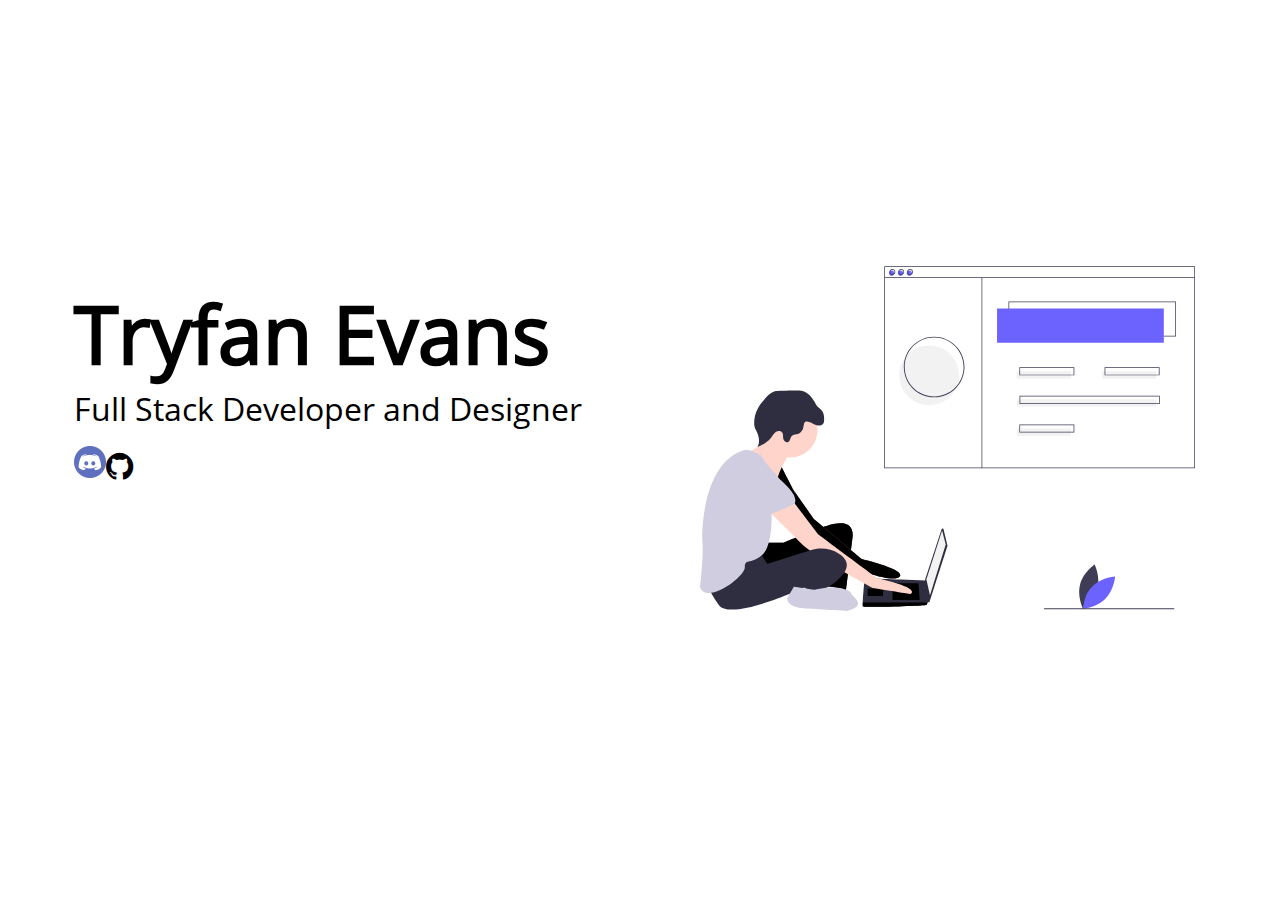
==== index.html @ 2253064d "font-awesome" ====
<head>
  <title>Tryfan Evans, Portfolio</title>
  <link rel="stylesheet" type="text/css" href="style.css" />
  <script src="scripts.js"></script>
  <meta property="og:title" content="Tryfan Evans, Web Developer Portfolio" />
  <meta property="og:image" content="" />
  <meta property="og:description" content="See my portfolio of quality websites!" />
  <meta property="og:type" content="website" />
  <link rel="shortcut icon" type="image/x-icon" href="" />
  <link rel="stylesheet" href="font-awesome-4.7.0\css\font-awesome.min.css" />
</head>

<body class="homepage">
  <div class="callToAction">
    <h1>Tryfan Evans</h1>
    <p>Full Stack Developer and Designer</p>
    <span> <img src="discord_icon.png" class='discord_icon' /><i class="fa fa-github fa-2x" aria-hidden="true">
      </i></span>
  </div>
  <img src="hero_banner.svg" />
</body>
---- style.css ----
@font-face {
  font-family: "open-sans";
  src: url(OpenSans-Regular.ttf);
}
html {
  font-family: "open-sans";
}

.homepage {
  display: flex;
  justify-content: space-evenly;
  flex-wrap: wrap;
}

.homepage > .callToAction {
  flex: 0 0 35rem;
  height: 10rem;
  border-color: red;
  margin-top: 30vh;
}

.homepage > .callToAction > h1 {
  font-size: 5rem;
  margin: 0;
}

.homepage > .callToAction > p {
  font-size: 2rem;
  margin: 0;
}

.homepage > span {
  display: flex;
}

.homepage > .callToAction > span > .discord_icon {
  height:2rem;
  width:auto;
  margin-top:1rem;
}
.homepage img {
  width: 40%;
}
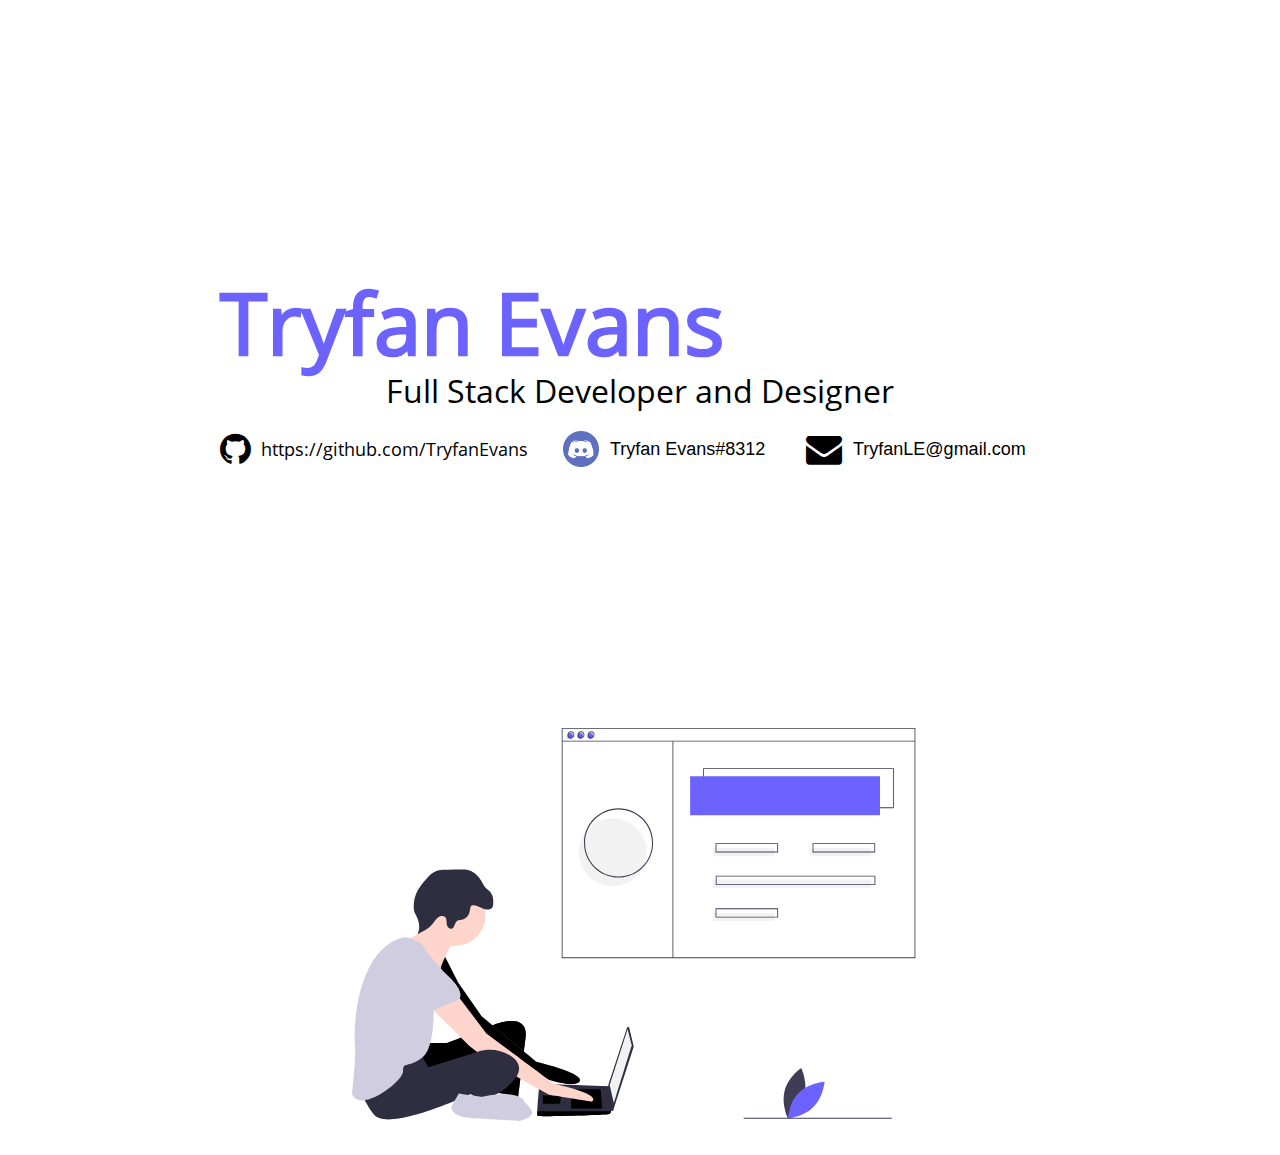
==== commit 1b2defab: "homepage" ====
--- a/index.html
+++ b/index.html
@@ -1,6 +1,6 @@
 <head>
   <title>Tryfan Evans, Portfolio</title>
-  <link rel="stylesheet" type="text/css" href="style.css" />
+  <link rel="stylesheet" type="text/css" href="homepage.css" />
   <script src="scripts.js"></script>
   <meta property="og:title" content="Tryfan Evans, Web Developer Portfolio" />
   <meta property="og:image" content="" />
@@ -11,11 +11,24 @@
 </head>
 
 <body class="homepage">
+  <input type="text" value="https://github.com/TryfanEvans" id="github" style="display: none;">
+  <input type="text" value="Tryfan Evans#8312" id="discord" style="display: none;">
+  <input type="text" value="TryfanLE@gmail.com" id="email" style="display: none;">
   <div class="callToAction">
     <h1>Tryfan Evans</h1>
     <p>Full Stack Developer and Designer</p>
-    <span> <img src="discord_icon.png" class='discord_icon' /><i class="fa fa-github fa-2x" aria-hidden="true">
-      </i></span>
+
+
+
+
+    <div>
+      <a href="https://github.com/TryfanEvans"><i class="fa fa-github fa-2x"></i>
+        <span>https://github.com/TryfanEvans</span></a>
+      <button onclick="copyToClipboard('discord')"><img class='discord_icon' src="discord_icon.png"> </img>
+        <span> Tryfan Evans#8312</span> </button>
+      <button onclick="copyToClipboard('email')"><i class="fa fa-envelope fa-2x"></i> <span>
+          TryfanLE@gmail.com</span></button>
+    </div>
   </div>
   <img src="hero_banner.svg" />
 </body>--- a/homepage.css
+++ b/homepage.css
@@ -0,0 +1,84 @@
+@font-face {
+  font-family: "open-sans";
+  src: url(OpenSans-Regular.ttf);
+}
+
+:root {
+  --main-bg-color:rgb(108,99,255)
+}
+html {
+  font-family: "open-sans";
+  font-size:18px;
+}
+
+.homepage {
+  display: flex;
+  justify-content: space-evenly;
+  flex-wrap: wrap;
+  padding-left:5%;
+  padding-right: 5%;
+}
+
+.homepage > .callToAction {
+ 
+  height: 10rem;
+  border-color: red;
+  margin: 30vh 1rem;
+}
+
+.homepage > .callToAction > h1 {
+  font-size: 4.7rem;
+  margin: 0;
+  color:var(--main-bg-color,black);
+  line-height:5rem;
+}
+
+.homepage > .callToAction > p {
+  font-size: 1.8rem;
+  margin: 0;
+  text-align: center;
+}
+
+.homepage > .callToAction > div {
+width:100%;
+display: flex;
+justify-content: space-evenly;
+margin-top:1rem;
+}
+
+.homepage > .callToAction > div > button, a {
+  background:none;
+  border:none;
+  vertical-align: middle;
+  font-size:1rem;
+  display: flex;
+  align-items: center;
+  text-decoration: none;
+  color:black;
+}
+
+:visited {
+  text-decoration: none;
+  color:black;
+}
+
+.homepage > .callToAction > div > button > .discord_icon {
+  height:2rem;
+  width:auto;
+  display: inline-block;
+  
+}
+
+.homepage > .callToAction > div > button > span {
+  margin-left:0.6rem;
+  margin-right:1.6rem;
+}
+
+.homepage > .callToAction > div > a > span {
+  margin-left:0.6rem;
+  margin-right:1.6rem;
+}
+.homepage img {
+  width: 32rem;
+}
+
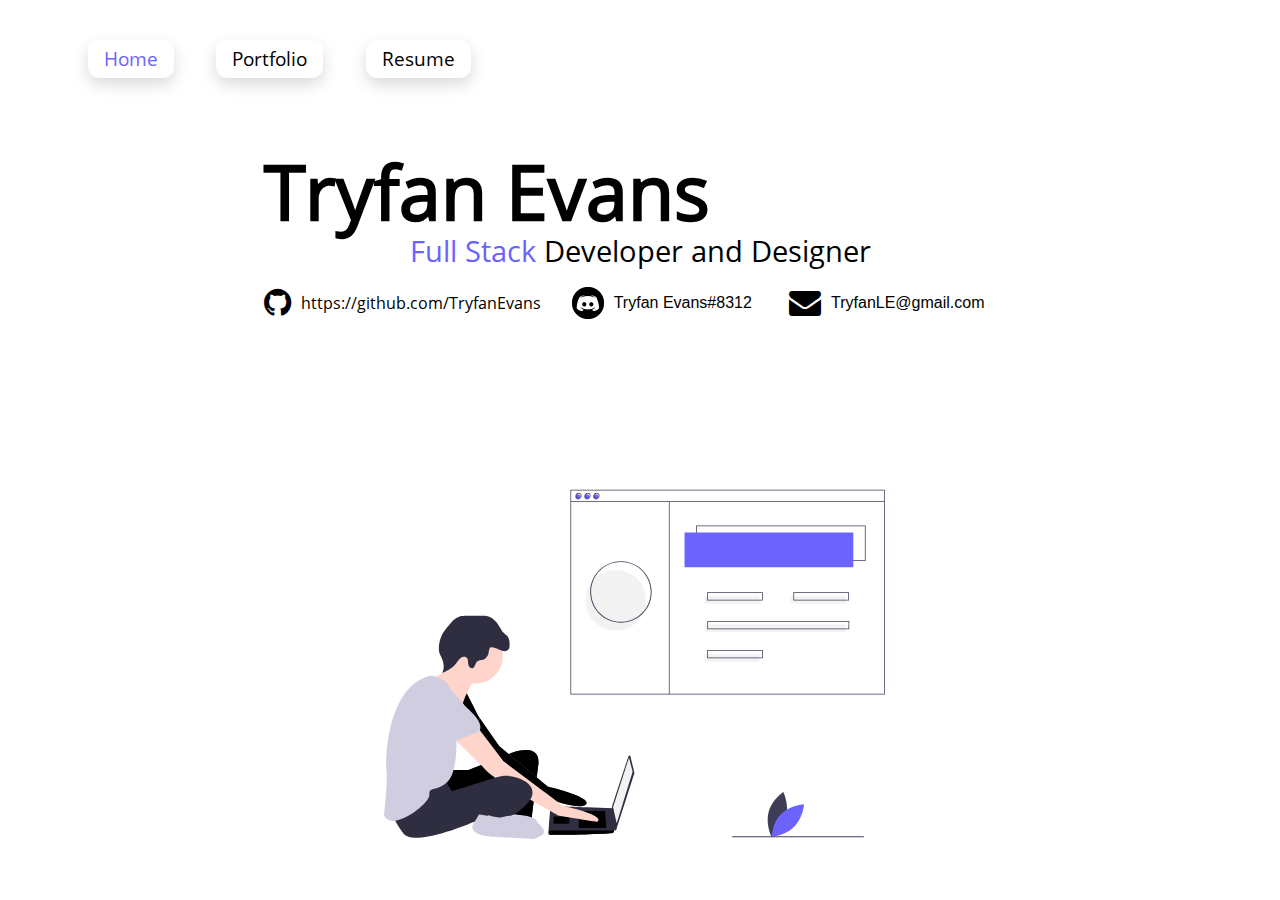
==== commit 2ef2aba8: "submit for feedback" ====
--- a/index.html
+++ b/index.html
@@ -1,6 +1,6 @@
 <head>
   <title>Tryfan Evans, Portfolio</title>
-  <link rel="stylesheet" type="text/css" href="homepage.css" />
+  <link rel="stylesheet" type="text/css" href="index.css" />
   <script src="scripts.js"></script>
   <meta property="og:title" content="Tryfan Evans, Web Developer Portfolio" />
   <meta property="og:image" content="" />
@@ -14,17 +14,24 @@
   <input type="text" value="https://github.com/TryfanEvans" id="github" style="display: none;">
   <input type="text" value="Tryfan Evans#8312" id="discord" style="display: none;">
   <input type="text" value="TryfanLE@gmail.com" id="email" style="display: none;">
+  <input type='checkbox'>
+  <nav id=#navbar>
+    <a style='color:var(--main-fg-color)'>Home</a>
+    <a id='hamburger' onClick='toggleNavExpansion()'>
+      <i class="fa fa-bars fa-lg" style='margin-top:7px;position:absolute;left:0.45rem;' aria-hidden="true"> </i>
+    </a>
+    <a href='portfolio.html'>Portfolio</a>
+    <a href='resume.html'>Resume</a>
+  </nav>
+
+
   <div class="callToAction">
     <h1>Tryfan Evans</h1>
-    <p>Full Stack Developer and Designer</p>
-
-
-
-
+    <p><span style="color:var(--main-fg-color)"> Full Stack</span> Developer and Designer</p>
     <div>
       <a href="https://github.com/TryfanEvans"><i class="fa fa-github fa-2x"></i>
         <span>https://github.com/TryfanEvans</span></a>
-      <button onclick="copyToClipboard('discord')"><img class='discord_icon' src="discord_icon.png"> </img>
+      <button onclick="copyToClipboard(' discord')"><img class='discord_icon' src="discord_icon.png"> </img>
         <span> Tryfan Evans#8312</span> </button>
       <button onclick="copyToClipboard('email')"><i class="fa fa-envelope fa-2x"></i> <span>
           TryfanLE@gmail.com</span></button>
--- a/index.css
+++ b/index.css
@@ -0,0 +1,413 @@
+@font-face {
+  font-family: "open-sans";
+  src: url(OpenSans-Regular.ttf);
+}
+
+:root {
+  --main-fg-color:rgb(108,99,255)
+}
+html {
+  font-family: "open-sans";
+  font-size:18px;
+}
+
+nav {
+  width:100vw;
+  padding:1rem;
+  height:3.2rem;
+  transition: 0.3s;
+  }
+  
+  
+  #hamburger {
+    display:inline-block;
+    background:none;
+    border-radius:0.7rem;
+    box-shadow: 0 0.4rem 1rem rgba(10,10,10,0.15);
+    font-size:1.2rem;
+    padding:0.3rem 1rem;
+    border:none;
+    cursor:pointer;
+    transition: all 0.3s ease 0s;
+    margin-top:1rem;
+    margin-right:3vw;
+    height:1.8rem;
+    display:none;
+    position:absolute;
+    right:1rem;
+    top:1.5rem;
+    width:0.3rem;
+  }
+
+  input {
+    position: absolute;
+    display: inline-block;
+   cursor:pointer;
+   right:1rem;
+   top:2.5rem;
+   height:2.1rem;
+   width:2rem;
+    z-index: 2;
+    opacity: 0;
+  }
+
+ input:checked ~ nav{
+   height:10rem;
+ 
+  }
+
+  nav >  a {
+    display:inline-block;
+    background:none;
+    border-radius:0.7rem;
+    box-shadow: 0 0.4rem 1rem rgba(10,10,10,0.15);
+    font-size:1.2rem;
+    padding:0.3rem 1rem;
+    border:none;
+    cursor:pointer;
+    transition: all 0.3s ease 0s;
+    margin-top:1rem;
+    margin-right:3vw;
+    height:1.8rem;
+  }
+  
+  nav > a:hover {
+    transform: translateY(-7px);
+  }
+  
+  nav > a:active:focus {
+    outline: none;
+  }
+  
+  :focus {
+    outline: none;
+  }
+  
+  .no-js :focus, .keyboard-focus :focus {
+    transform: translateY(-7px);
+  }
+
+.homepage {
+  display: flex;
+  justify-content: space-evenly;
+  flex-wrap: wrap;
+  padding-left:5%;
+  padding-right: 5%;
+  
+}
+
+.homepage > .callToAction {
+  align-self:flex-start;
+  height: 10rem;
+  border-color: red;
+  margin: 0 1rem 10vh;
+}
+
+.homepage > .callToAction > h1 {
+  font-size: 4.7rem;
+  margin: 0;
+  color:var(--main-bg-color,black);
+  line-height:5rem;
+}
+
+.homepage > .callToAction > p {
+  font-size: 1.8rem;
+  margin: 0;
+  text-align: center;
+}
+
+.homepage > .callToAction > div {
+width:100%;
+display: flex;
+justify-content: space-evenly;
+margin-top:1rem;
+}
+
+.homepage > .callToAction > div > button, a {
+  background:none;
+  border:none;
+  vertical-align: middle;
+  font-size:1rem;
+  display: flex;
+  align-items: center;
+  text-decoration: none;
+  color:black;
+  cursor:pointer;
+}
+
+.homepage > .callToAction > div > button > img {
+  color:black;
+}
+
+.homepage > .callToAction > div > button > span:hover, .homepage > .callToAction > div > a > span:hover{
+  color: var(--main-fg-color)
+}
+
+:visited {
+  text-decoration: none;
+  color:black;
+}
+
+.homepage > .callToAction > div > button > .discord_icon {
+  height:2rem;
+  width:auto;
+  display: inline-block;
+  
+}
+
+.homepage > .callToAction > div > button > span {
+  margin-left:0.6rem;
+  margin-right:1.6rem;
+}
+
+.homepage > .callToAction > div > a > span {
+  margin-left:0.6rem;
+  margin-right:1.6rem;
+}
+.homepage > img {
+  width: 32rem;
+  max-width:80vw;
+}
+
+.portfolio {
+  display: flex;
+  justify-content: flex-start;
+  flex-wrap: wrap;
+  padding:0 5% 6rem;
+  align-items:flex-start;
+  align-content: flex-start;
+
+}
+.portfolio > h1 {
+  background: url(underline.svg) center bottom  no-repeat ;
+  background-size:100%;
+  font-size:2.5rem;
+  margin:3rem 1rem 1rem;
+  text-shadow: 4px 1px white,
+  -10px 1px white ;
+}
+.portfolio > .professional_project {
+  display: grid;
+  justify-self: flex-start;
+  align-items: flex-start;
+  padding:1rem;
+  margin-top:0;
+  margin-bottom:4rem;
+  flex: 0 1 1400px;
+  max-width: 90vw;
+  grid-template-columns: fit-content(8ch) 1fr;
+  grid-template-rows: 1fr minmax(fit-content(8ch), 2fr) 50px;
+
+ 
+  gap:0rem 3vw;
+ 
+}
+
+
+.portfolio > .professional_project >  .links{
+  grid-column:2;
+  grid-row:3;
+}
+
+.portfolio > .professional_project > img{
+ width:600px;
+ box-shadow: 4px 0 30px rgba(10,10,10,0.15);
+ border-radius: 1rem;
+ grid-row:1 / 4;
+}
+
+.portfolio > .professional_project > div> a {
+  color:var(--main-fg-color);
+}
+
+.portfolio > .project {
+  display: grid;
+  justify-self: flex-start;
+  align-items: flex-start;
+
+  margin-top:0;
+  margin-bottom:7rem;
+  flex: 0 1 1400px;
+  max-width: 90vw;
+  grid-template-columns: fit-content(8ch) 1fr;
+  grid-template-rows: 1fr 50px;
+
+ padding:1rem;
+  gap:0 3vw;
+ 
+}
+
+.portfolio > .project >  .links{
+  grid-column:2;
+  grid-row:2;
+}
+
+.portfolio > .project > img{
+ width:600px;
+ box-shadow: 4px 0 30px rgba(10,10,10,0.15);
+ border-radius: 1rem;
+ grid-row:1 / 4;
+}
+
+.portfolio > .project > div> a {
+  color:var(--main-fg-color);
+}
+
+
+@media only screen and (max-width:1650px) {  
+  html {
+    font-size:16px;
+  }
+  .portfolio > .professional_project {
+    flex-basis: 1100px;
+    grid-template-rows: 350px 50px 100px;
+    gap: 3rem 3rem;
+  }
+
+  .portfolio > #gambling {
+    grid-template-rows: 300px 70px 100px;
+  }
+
+  .portfolio > .professional_project > img {
+    grid-row:1/3;
+  }
+  .portfolio > .professional_project >  .links{
+    grid-column:2;
+    grid-row:2;
+  
+  }
+  .portfolio > .professional_project > .quote {
+     grid-column: 1/3;
+     grid-row: 3;  
+
+  }    
+
+}
+
+@media only screen and (max-width:1050px) {
+  .portfolio > h1 {
+    font-size:2.2rem;
+  }
+  .portfolio > .professional_project{
+    grid-template-columns: 1fr;
+    grid-template-rows: fit-content(8ch);
+    max-width:650px;
+    gap:1vw;
+    margin:1rem 0 6rem;
+    height:950px;
+  }
+
+  .portfolio > #gambling {
+    grid-template-rows: fit-content(8ch);}
+  .portfolio > .professional_project > img {
+    grid-row:1;
+    grid-column: 1;
+   width: 100%;
+   
+  }
+  .portfolio > .professional_project > .quote {
+    grid-column: 1;
+    grid-row: 3;
+
+ }
+ .portfolio > .professional_project > p {
+   grid-column:1;
+   grid-row:2;
+ }
+ .portfolio > .professional_project > .links {
+  grid-column: 1 / 1;
+  grid-row:4;
+}
+
+.portfolio > .project{
+  grid-template-columns: 1fr;
+  grid-template-rows: fit-content(8ch);
+  max-width:650px;
+  gap:1vw;
+  margin-bottom: 4rem;
+  height:600px;
+}
+.portfolio > .project > img {
+  grid-row:1;
+  grid-column: 1;
+ width: 100%;
+ 
+}
+
+.portfolio > .project > p {
+ grid-column:1;
+ grid-row:2;
+}
+.portfolio > .project > .links {
+grid-column: 1 / 1;
+grid-row:3;
+}
+
+.homepage > .callToAction > div, .homepage > .callToAction > div>  a, .homepage > .callToAction >div> button {
+ 
+  display:block;
+  margin-bottom:0.3rem;
+  }
+
+  .homepage > .callToAction > div>  a {
+     padding-left:0.5rem;
+  }
+
+.homepage > .callToAction{
+  margin: 0 0 3rem;
+}
+
+.homepage > .callToAction > h1 {
+  font-size:3.2rem;
+}
+
+.homepage > .callToAction > p {
+  font-size:1.7rem;
+}
+}
+
+@media only screen and (max-width:500px) {
+  .portfolio > h1 {
+    font-size:1.7rem;
+  }
+  nav {
+    overflow: hidden;
+  }
+
+  
+  nav > a {
+    display: block;
+    box-shadow: 0 0.2rem 0.4rem rgba(10,10,10,0.15);
+    margin-right:4rem;
+  }
+
+ #hamburger {
+    display: inline-block;
+    margin-right:0;
+  }
+
+  .homepage {
+    align-content:flex-start;
+  }
+
+  .homepage > .callToAction {
+    height:17rem;
+    margin-top:2rem;
+  }
+  .homepage > .callToAction > h1 {
+    font-size:2.2rem;
+
+  }
+  
+  .homepage > .callToAction > div > button > .discord_icon {
+    height:1.5rem;
+  }
+
+  .homepage > .callToAction > p {
+    font-size:1.05rem;
+
+  }
+  .homepage > .callToAction > div>  a, .homepage > .callToAction >div> button {
+    font-size:0.8rem;
+  }
+}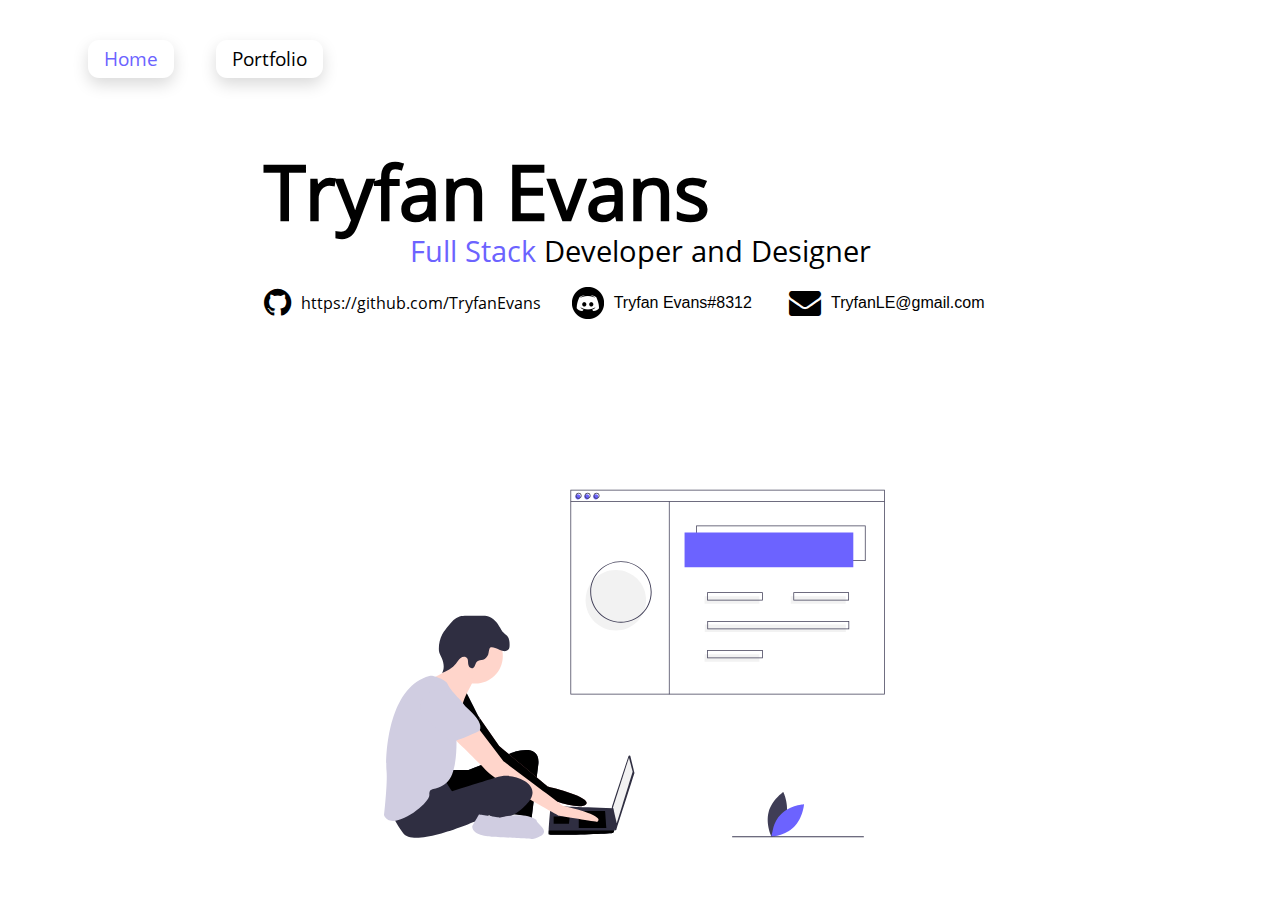
==== commit 85190200: "cleanup" ====
--- a/index.html
+++ b/index.html
@@ -21,7 +21,6 @@
       <i class="fa fa-bars fa-lg" style='margin-top:7px;position:absolute;left:0.45rem;' aria-hidden="true"> </i>
     </a>
     <a href='portfolio.html'>Portfolio</a>
-    <a href='resume.html'>Resume</a>
   </nav>
 
 
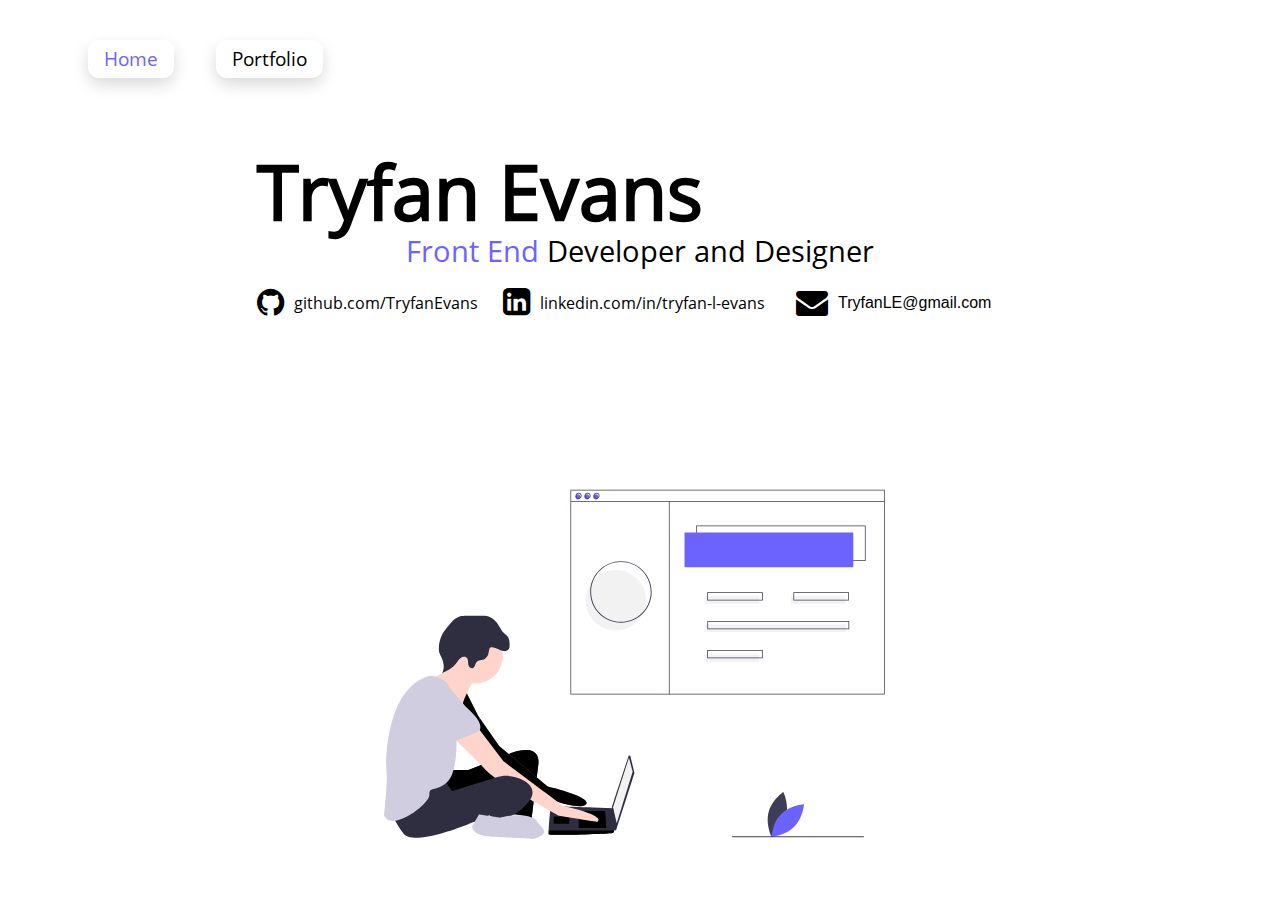
==== commit e65ea629: "updated contact to linked_in" ====
--- a/index.html
+++ b/index.html
@@ -26,14 +26,11 @@
 
   <div class="callToAction">
     <h1>Tryfan Evans</h1>
-    <p><span style="color:var(--main-fg-color)"> Full Stack</span> Developer and Designer</p>
+    <p><span style="color:var(--main-fg-color)"> Front End</span> Developer and Designer</p>
     <div>
-      <a href="https://github.com/TryfanEvans"><i class="fa fa-github fa-2x"></i>
-        <span>https://github.com/TryfanEvans</span></a>
-      <button onclick="copyToClipboard(' discord')"><img class='discord_icon' src="discord_icon.png"> </img>
-        <span> Tryfan Evans#8312</span> </button>
-      <button onclick="copyToClipboard('email')"><i class="fa fa-envelope fa-2x"></i> <span>
-          TryfanLE@gmail.com</span></button>
+      <a href="https://github.com/TryfanEvans"><i class="fa fa-github fa-2x"></i> <span>github.com/TryfanEvans</span></a>
+        <i class="fa fa-linkedin-square fa-2x" aria-hidden="true"></i> <a href="https://linkedin.com/in/tryfan-l-evans"> <span> linkedin.com/in/tryfan-l-evans</span> </a>
+      <button onclick="copyToClipboard('email')"><i class="fa fa-envelope fa-2x"></i> <span> TryfanLE@gmail.com</span></button>
     </div>
   </div>
   <img src="hero_banner.svg" />
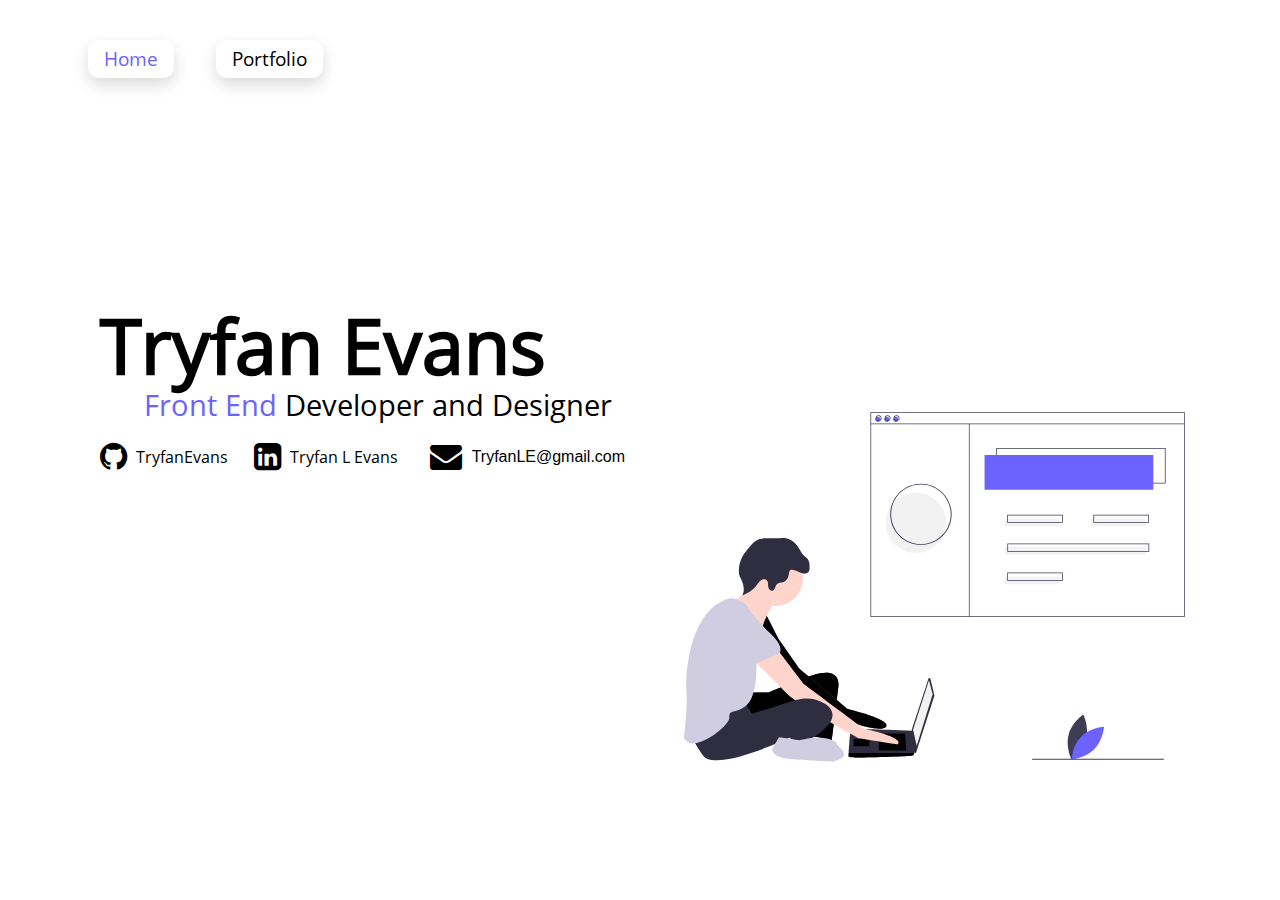
==== commit 6208a67f: "fix: resizing" ====
--- a/index.html
+++ b/index.html
@@ -28,8 +28,8 @@
     <h1>Tryfan Evans</h1>
     <p><span style="color:var(--main-fg-color)"> Front End</span> Developer and Designer</p>
     <div>
-      <a href="https://github.com/TryfanEvans"><i class="fa fa-github fa-2x"></i> <span>github.com/TryfanEvans</span></a>
-        <i class="fa fa-linkedin-square fa-2x" aria-hidden="true"></i> <a href="https://linkedin.com/in/tryfan-l-evans"> <span> linkedin.com/in/tryfan-l-evans</span> </a>
+      <a href="https://github.com/TryfanEvans"><i class="fa fa-github fa-2x"></i> <span>TryfanEvans</span></a>
+        <a href="https://linkedin.com/in/tryfan-l-evans"><i class="fa fa-linkedin-square fa-2x" aria-hidden="true"></i>  <span> Tryfan L Evans</span> </a>
       <button onclick="copyToClipboard('email')"><i class="fa fa-envelope fa-2x"></i> <span> TryfanLE@gmail.com</span></button>
     </div>
   </div>
